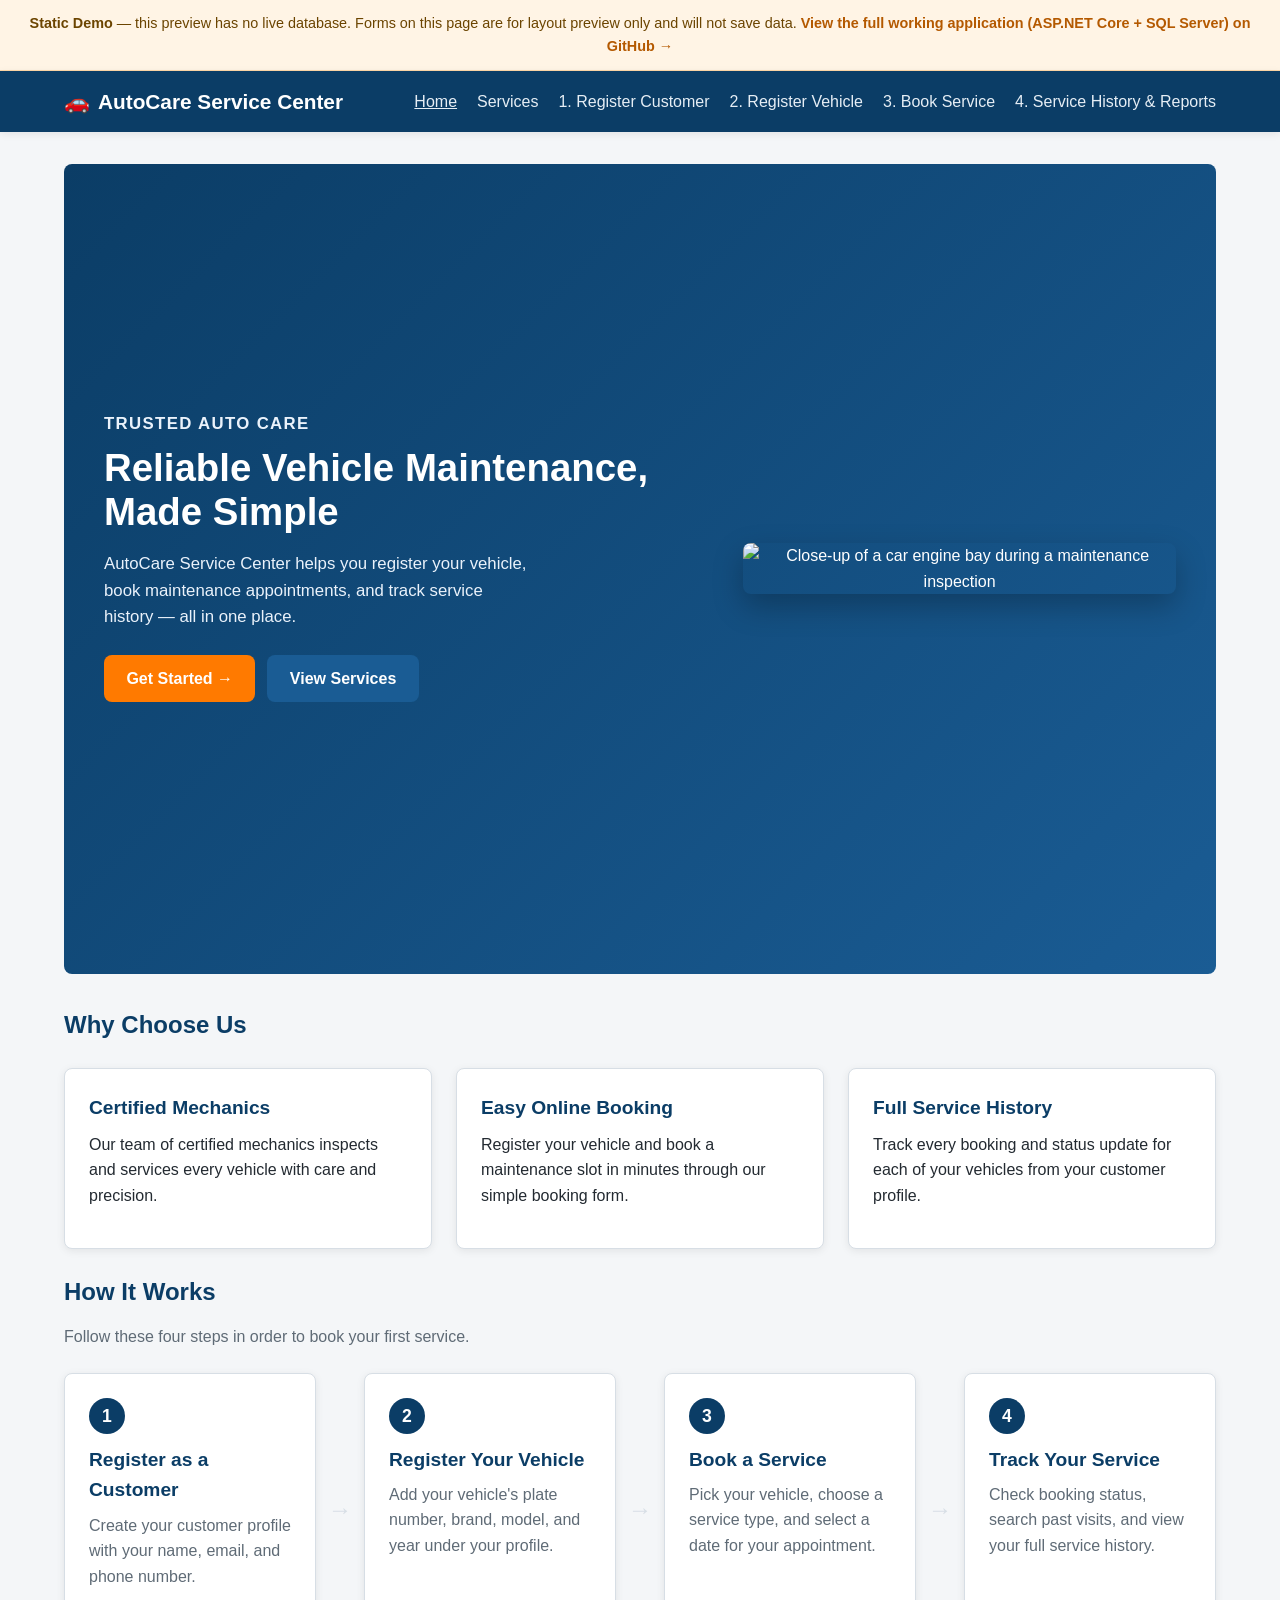
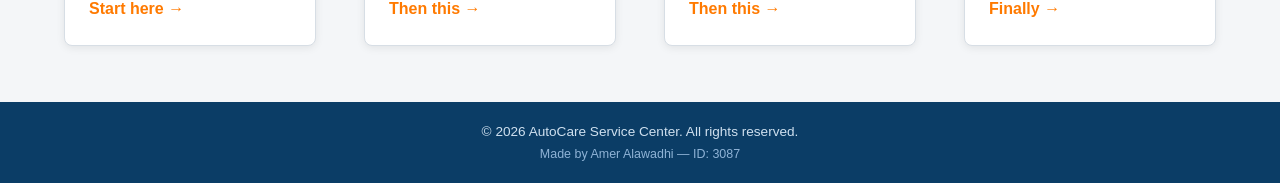
==== VehicleServiceBooking-StaticDemo/index.html @ 6cf4703b "Add Vehicle Maintenance Service Booking System (Web Forms, ASP.NET Core, static demo) Includes three" ====
<!DOCTYPE html>
<html lang="en">
<head>
    <meta charset="utf-8" />
    <meta name="viewport" content="width=device-width, initial-scale=1.0" />
    <title>Home - Vehicle Maintenance Service Booking (Static Demo)</title>
    <link rel="stylesheet" href="css/site.css" />
</head>
<body>
    <div id="demo-banner-mount"></div>
    <div id="site-header-mount"></div>

    <main class="page-content">
        <section class="hero" aria-label="Welcome banner">
            <div class="hero-text">
                <p class="hero-eyebrow">Trusted Auto Care</p>
                <h1>Reliable Vehicle Maintenance, Made Simple</h1>
                <p>AutoCare Service Center helps you register your vehicle, book maintenance
                   appointments, and track service history &mdash; all in one place.</p>
                <div class="hero-actions">
                    <a class="btn" href="customers.html">Get Started &rarr;</a>
                    <a class="btn btn-secondary" href="services.html">View Services</a>
                </div>
            </div>
            <div class="hero-image">
                <img src="https://images.unsplash.com/photo-1486262715619-67b85e0b08d3?auto=format&fit=crop&w=900&q=80"
                     alt="Close-up of a car engine bay during a maintenance inspection" width="900" height="600" loading="eager" />
            </div>
        </section>

        <section aria-label="Why choose us">
            <h2>Why Choose Us</h2>
            <div class="card-grid">
                <div class="card">
                    <h3>Certified Mechanics</h3>
                    <p>Our team of certified mechanics inspects and services every vehicle
                       with care and precision.</p>
                </div>
                <div class="card">
                    <h3>Easy Online Booking</h3>
                    <p>Register your vehicle and book a maintenance slot in minutes through
                       our simple booking form.</p>
                </div>
                <div class="card">
                    <h3>Full Service History</h3>
                    <p>Track every booking and status update for each of your vehicles from
                       your customer profile.</p>
                </div>
            </div>
        </section>

        <section aria-label="How it works">
            <h2>How It Works</h2>
            <p class="subtitle">Follow these four steps in order to book your first service.</p>
            <div class="steps-guide">
                <a class="step-card" href="customers.html">
                    <span class="step-number">1</span>
                    <h3>Register as a Customer</h3>
                    <p>Create your customer profile with your name, email, and phone number.</p>
                    <span class="step-cta">Start here &rarr;</span>
                </a>
                <span class="step-arrow" aria-hidden="true">&rarr;</span>
                <a class="step-card" href="vehicles.html">
                    <span class="step-number">2</span>
                    <h3>Register Your Vehicle</h3>
                    <p>Add your vehicle's plate number, brand, model, and year under your profile.</p>
                    <span class="step-cta">Then this &rarr;</span>
                </a>
                <span class="step-arrow" aria-hidden="true">&rarr;</span>
                <a class="step-card" href="bookings.html">
                    <span class="step-number">3</span>
                    <h3>Book a Service</h3>
                    <p>Pick your vehicle, choose a service type, and select a date for your appointment.</p>
                    <span class="step-cta">Then this &rarr;</span>
                </a>
                <span class="step-arrow" aria-hidden="true">&rarr;</span>
                <a class="step-card" href="service-history.html">
                    <span class="step-number">4</span>
                    <h3>Track Your Service</h3>
                    <p>Check booking status, search past visits, and view your full service history.</p>
                    <span class="step-cta">Finally &rarr;</span>
                </a>
            </div>
        </section>
    </main>

    <div id="site-footer-mount"></div>

    <script src="js/layout.js"></script>
    <script src="js/demo.js"></script>
</body>
</html>
---- VehicleServiceBooking-StaticDemo/css/site.css ----
/* ============================================================
   Vehicle Maintenance Service Booking System
   External stylesheet - typography, box model, flexbox, grid,
   and responsive media queries.
   ============================================================ */

:root {
    --color-primary: #0b3d66;
    --color-primary-light: #1a5c94;
    --color-accent: #ff7a00;
    --color-bg: #f4f6f8;
    --color-card: #ffffff;
    --color-border: #d7dee5;
    --color-text: #232a31;
    --color-muted: #5f6b76;
    --radius: 8px;
    --shadow: 0 2px 8px rgba(0, 0, 0, 0.08);
}

* {
    box-sizing: border-box;
}

html, body {
    margin: 0;
    padding: 0;
}

body {
    font-family: "Segoe UI", Tahoma, Geneva, Verdana, sans-serif;
    background-color: var(--color-bg);
    color: var(--color-text);
    line-height: 1.6;
    min-height: 100vh;
    display: flex;
    flex-direction: column;
}

.demo-banner {
    background-color: #fff4e5;
    color: #6b4400;
    border-bottom: 1px solid #ffd8a8;
    padding: 0.75rem 1.5rem;
    text-align: center;
    font-size: 0.9rem;
}

.demo-banner a {
    color: #b45900;
    font-weight: 600;
}

.demo-form-disabled {
    position: relative;
}

.demo-form-disabled fieldset {
    border: none;
    padding: 0;
    margin: 0;
    opacity: 0.7;
}

.demo-form-disabled button[type="submit"] {
    cursor: not-allowed;
}

h1, h2, h3, h4 {
    font-family: "Segoe UI Semibold", "Segoe UI", sans-serif;
    color: var(--color-primary);
    margin-top: 0;
}

h1 { font-size: 2rem; }
h2 { font-size: 1.5rem; }
h3 { font-size: 1.2rem; }

a {
    color: var(--color-primary-light);
    text-decoration: none;
}

a:hover {
    text-decoration: underline;
}

p {
    margin: 0 0 1rem 0;
}

ul, ol {
    padding-left: 1.25rem;
}

/* ============================================================
   Header / Navigation - Flexbox
   ============================================================ */

.site-header {
    background-color: var(--color-primary);
    box-shadow: var(--shadow);
    position: sticky;
    top: 0;
    z-index: 100;
}

.header-inner {
    max-width: 1200px;
    margin: 0 auto;
    padding: 0.85rem 1.5rem;
    display: flex;
    flex-wrap: wrap;
    align-items: center;
    justify-content: space-between;
    gap: 0.75rem;
}

.brand {
    color: #ffffff;
    font-size: 1.3rem;
    font-weight: bold;
    display: flex;
    align-items: center;
    gap: 0.5rem;
}

.brand:hover {
    text-decoration: none;
    opacity: 0.9;
}

.site-nav ul {
    list-style: none;
    display: flex;
    flex-wrap: wrap;
    gap: 1.25rem;
    margin: 0;
    padding: 0;
}

.site-nav a {
    color: #e6eef5;
    font-weight: 500;
    padding: 0.35rem 0;
    border-bottom: 2px solid transparent;
}

.site-nav a:hover {
    color: #ffffff;
    text-decoration: none;
    border-bottom-color: var(--color-accent);
}

/* ============================================================
   Layout
   ============================================================ */

.page-content {
    flex: 1;
    max-width: 1200px;
    width: 100%;
    margin: 0 auto;
    padding: 2rem 1.5rem;
}

.site-footer {
    background-color: var(--color-primary);
    color: #cfe0ef;
    text-align: center;
    padding: 1rem;
    font-size: 0.85rem;
}

.site-footer p {
    margin: 0.15rem 0;
}

.footer-credit {
    color: #8fb3d6;
    font-size: 0.78rem;
}

/* ============================================================
   Hero section - Flexbox
   ============================================================ */

.hero {
    display: flex;
    flex-wrap: wrap;
    align-items: center;
    gap: 2.5rem;
    background: linear-gradient(135deg, var(--color-primary) 0%, var(--color-primary-light) 100%);
    color: #ffffff;
    border-radius: var(--radius);
    padding: 3rem 2.5rem;
    margin-bottom: 2rem;
    overflow: hidden;
    min-height: 90vh;
}

.hero-text {
    flex: 6 1 340px;
}

.hero-eyebrow {
    text-transform: uppercase;
    letter-spacing: 0.08em;
    font-size: 0.85rem;
    font-weight: 700;
    color: var(--color-accent);
    margin-bottom: 0.5rem;
}

.hero-text h1 {
    color: #ffffff;
    font-size: 2.4rem;
    line-height: 1.15;
    margin-bottom: 1rem;
}

.hero-text > p {
    font-size: 1.05rem;
    color: #eaf2fb;
    max-width: 46ch;
}

.hero-actions {
    display: flex;
    flex-wrap: wrap;
    gap: 0.75rem;
    margin: 1.5rem 0;
}

.hero-stats {
    display: flex;
    flex-wrap: wrap;
    gap: 1.75rem;
    list-style: none;
    margin: 1.5rem 0 0 0;
    padding: 1.25rem 0 0 0;
    border-top: 1px solid rgba(255, 255, 255, 0.25);
}

.hero-stats li {
    font-size: 0.9rem;
    color: #dcebf7;
}

.hero-stats strong {
    display: block;
    font-size: 1.4rem;
    color: #ffffff;
}

.hero-image {
    flex: 4 1 260px;
    text-align: center;
}

.hero-image img {
    width: 100%;
    height: 100%;
    max-width: 100%;
    aspect-ratio: 3 / 2;
    object-fit: cover;
    border-radius: var(--radius);
    box-shadow: 0 12px 30px rgba(0, 0, 0, 0.25);
}

.btn {
    display: inline-block;
    background-color: var(--color-accent);
    color: #ffffff;
    padding: 0.65rem 1.4rem;
    border-radius: var(--radius);
    border: none;
    font-size: 1rem;
    font-weight: 600;
    cursor: pointer;
    transition: background-color 0.2s ease, transform 0.1s ease;
}

.btn:hover {
    background-color: #e56a00;
    text-decoration: none;
    transform: translateY(-1px);
}

.btn-secondary {
    background-color: var(--color-primary-light);
}

.btn-secondary:hover {
    background-color: var(--color-primary);
}

.btn-danger {
    background-color: #c62828;
}

.btn-danger:hover {
    background-color: #a31f1f;
}

/* ============================================================
   How It Works - step-by-step guide (Flexbox + Grid)
   ============================================================ */

.subtitle {
    color: var(--color-muted);
    margin-top: -0.5rem;
}

.steps-guide {
    display: flex;
    flex-wrap: wrap;
    align-items: stretch;
    gap: 0.75rem;
    margin: 1.5rem 0;
}

.step-card {
    flex: 1 1 200px;
    background-color: var(--color-card);
    border: 1px solid var(--color-border);
    border-radius: var(--radius);
    box-shadow: var(--shadow);
    padding: 1.5rem;
    text-decoration: none;
    color: inherit;
    display: flex;
    flex-direction: column;
    gap: 0.4rem;
    transition: transform 0.15s ease, box-shadow 0.15s ease, border-color 0.15s ease;
}

.step-card:hover {
    text-decoration: none;
    transform: translateY(-3px);
    box-shadow: 0 6px 16px rgba(0, 0, 0, 0.12);
    border-color: var(--color-primary-light);
}

.step-number {
    display: inline-flex;
    align-items: center;
    justify-content: center;
    width: 2.25rem;
    height: 2.25rem;
    border-radius: 50%;
    background-color: var(--color-primary);
    color: #ffffff;
    font-weight: bold;
    font-size: 1.1rem;
}

.step-card h3 {
    margin: 0.25rem 0 0 0;
}

.step-card p {
    margin: 0;
    color: var(--color-muted);
    flex-grow: 1;
}

.step-cta {
    font-weight: 600;
    color: var(--color-accent);
}

.step-arrow {
    display: flex;
    align-items: center;
    justify-content: center;
    color: var(--color-border);
    font-size: 1.5rem;
    font-weight: bold;
    flex: 0 0 auto;
}

/* Persistent step indicator shown on the workflow pages */
.step-indicator {
    display: flex;
    flex-wrap: wrap;
    gap: 0.5rem;
    list-style: none;
    margin: 0 0 1.5rem 0;
    padding: 0;
}

.step-indicator li {
    display: flex;
    align-items: center;
    gap: 0.5rem;
    padding: 0.5rem 1rem;
    border-radius: 999px;
    background-color: var(--color-card);
    border: 1px solid var(--color-border);
    color: var(--color-muted);
    font-size: 0.9rem;
    font-weight: 600;
}

.step-indicator li .step-indicator-num {
    display: inline-flex;
    align-items: center;
    justify-content: center;
    width: 1.5rem;
    height: 1.5rem;
    border-radius: 50%;
    background-color: var(--color-border);
    color: #ffffff;
    font-size: 0.8rem;
}

.step-indicator li.active {
    background-color: var(--color-primary);
    border-color: var(--color-primary);
    color: #ffffff;
}

.step-indicator li.active .step-indicator-num {
    background-color: var(--color-accent);
}

.step-indicator li.done .step-indicator-num {
    background-color: #1e7a34;
}

.step-indicator li.done .step-indicator-num::before {
    content: "\2713";
}

@media (max-width: 700px) {
    .steps-guide {
        flex-direction: column;
    }

    .step-arrow {
        transform: rotate(90deg);
    }
}

/* ============================================================
   Cards Grid - CSS Grid
   ============================================================ */

.card-grid {
    display: grid;
    grid-template-columns: repeat(auto-fit, minmax(240px, 1fr));
    gap: 1.5rem;
    margin: 1.5rem 0;
}

.card {
    background-color: var(--color-card);
    border: 1px solid var(--color-border);
    border-radius: var(--radius);
    padding: 1.5rem;
    box-shadow: var(--shadow);
}

.card h3 {
    margin-bottom: 0.5rem;
}

.card .price {
    color: var(--color-accent);
    font-weight: bold;
    font-size: 1.1rem;
}

/* ============================================================
   Page hero banner (Services page, etc.)
   ============================================================ */

.page-hero {
    background: linear-gradient(135deg, var(--color-primary) 0%, var(--color-primary-light) 100%);
    color: #ffffff;
    border-radius: var(--radius);
    padding: 2.5rem;
    margin-bottom: 2rem;
}

.page-hero h1 {
    color: #ffffff;
    margin-bottom: 0.75rem;
}

.page-hero p {
    color: #eaf2fb;
    max-width: 60ch;
    margin-bottom: 0;
}

/* ============================================================
   Service cards (Services page)
   ============================================================ */

.service-card {
    display: flex;
    flex-direction: column;
    text-align: left;
    transition: transform 0.15s ease, box-shadow 0.15s ease;
}

.service-card:hover {
    transform: translateY(-3px);
    box-shadow: 0 8px 20px rgba(0, 0, 0, 0.12);
}

.service-card-icon {
    font-size: 2rem;
    line-height: 1;
    margin-bottom: 0.75rem;
}

.service-card p {
    color: var(--color-muted);
    flex-grow: 1;
}

.service-card-footer {
    display: flex;
    align-items: center;
    justify-content: space-between;
    gap: 0.5rem;
    margin: 0.75rem 0;
    padding-top: 0.75rem;
    border-top: 1px solid var(--color-border);
}

.service-duration {
    color: var(--color-muted);
    font-size: 0.85rem;
}

.service-card-cta {
    align-self: flex-start;
    margin-top: 0.25rem;
}

/* ============================================================
   Services bottom CTA banner
   ============================================================ */

.services-cta-banner {
    display: flex;
    flex-wrap: wrap;
    align-items: center;
    justify-content: space-between;
    gap: 1.5rem;
    background-color: var(--color-card);
    border: 1px solid var(--color-border);
    border-left: 5px solid var(--color-accent);
    border-radius: var(--radius);
    box-shadow: var(--shadow);
    padding: 1.75rem 2rem;
    margin: 2rem 0 1rem 0;
}

.services-cta-banner h2 {
    margin-bottom: 0.25rem;
}

.services-cta-banner p {
    color: var(--color-muted);
    margin-bottom: 0;
}

@media (max-width: 480px) {
    .services-cta-banner {
        flex-direction: column;
        align-items: flex-start;
    }
}

/* ============================================================
   Forms - Box model
   ============================================================ */

.form-card {
    background-color: var(--color-card);
    border: 1px solid var(--color-border);
    border-radius: var(--radius);
    box-shadow: var(--shadow);
    padding: 2rem;
    max-width: 640px;
    margin: 0 auto;
}

.form-grid {
    display: grid;
    grid-template-columns: repeat(auto-fit, minmax(220px, 1fr));
    gap: 1rem 1.5rem;
}

.form-group {
    margin-bottom: 1.1rem;
    display: flex;
    flex-direction: column;
}

.form-group label {
    font-weight: 600;
    margin-bottom: 0.35rem;
    color: var(--color-primary);
}

.form-group input,
.form-group select,
.form-group textarea {
    padding: 0.6rem 0.75rem;
    border: 1px solid var(--color-border);
    border-radius: var(--radius);
    font-size: 1rem;
    font-family: inherit;
    width: 100%;
}

.form-group input:focus,
.form-group select:focus,
.form-group textarea:focus {
    outline: none;
    border-color: var(--color-primary-light);
    box-shadow: 0 0 0 3px rgba(26, 92, 148, 0.15);
}

.form-group textarea {
    resize: vertical;
    min-height: 90px;
}

.field-error {
    color: #c62828;
    font-size: 0.85rem;
    margin-top: 0.25rem;
    min-height: 1.1em;
}

.form-actions {
    margin-top: 1.5rem;
    display: flex;
    gap: 0.75rem;
    flex-wrap: wrap;
}

.status-message {
    padding: 0.75rem 1rem;
    border-radius: var(--radius);
    margin-bottom: 1.25rem;
    font-weight: 600;
}

.status-message.success {
    background-color: #e3f6e8;
    color: #1e7a34;
    border: 1px solid #b6e3c0;
}

.status-message.error {
    background-color: #fdecea;
    color: #c62828;
    border: 1px solid #f5c6c3;
}

.service-details-box {
    background-color: #eef5fb;
    border: 1px solid #cfe0ef;
    border-radius: var(--radius);
    padding: 1rem;
    margin-top: 0.5rem;
    font-size: 0.92rem;
    color: var(--color-primary);
}

/* ============================================================
   Data Tables
   ============================================================ */

.table-wrapper {
    overflow-x: auto;
    background-color: var(--color-card);
    border-radius: var(--radius);
    box-shadow: var(--shadow);
    padding: 0.5rem;
}

table.data-table {
    width: 100%;
    border-collapse: collapse;
    font-size: 0.92rem;
}

table.data-table caption {
    text-align: left;
    font-weight: bold;
    padding: 0.5rem 0.25rem;
    color: var(--color-primary);
}

table.data-table th,
table.data-table td {
    text-align: left;
    padding: 0.65rem 0.75rem;
    border-bottom: 1px solid var(--color-border);
}

table.data-table th {
    background-color: var(--color-primary);
    color: #ffffff;
    position: sticky;
    top: 0;
}

table.data-table tr:nth-child(even) {
    background-color: #f7fafc;
}

table.data-table tr:hover {
    background-color: #eef5fb;
}

.badge {
    display: inline-block;
    padding: 0.2rem 0.6rem;
    border-radius: 999px;
    font-size: 0.78rem;
    font-weight: 600;
    color: #ffffff;
}

.badge.Pending { background-color: #f0a500; }
.badge.Confirmed { background-color: #1a5c94; }
.badge.In-Progress { background-color: #8e44ad; }
.badge.Completed { background-color: #1e7a34; }
.badge.Cancelled { background-color: #c62828; }

/* ============================================================
   Filter bar - Flexbox
   ============================================================ */

.filter-bar {
    display: flex;
    flex-wrap: wrap;
    gap: 1rem;
    align-items: flex-end;
    background-color: var(--color-card);
    border: 1px solid var(--color-border);
    border-radius: var(--radius);
    padding: 1.25rem;
    margin-bottom: 1.5rem;
}

.filter-bar .form-group {
    margin-bottom: 0;
    min-width: 160px;
    flex: 1 1 160px;
}

/* Float utility demonstration (per requirement) */
.float-note {
    float: right;
    font-size: 0.85rem;
    color: var(--color-muted);
}

.clearfix::after {
    content: "";
    display: table;
    clear: both;
}

/* Position utility demonstration */
.position-banner {
    position: relative;
    padding: 0.75rem 1rem;
    background-color: #fff4e5;
    border: 1px solid #ffd8a8;
    border-radius: var(--radius);
    margin-bottom: 1.5rem;
}

.position-banner .badge-corner {
    position: absolute;
    top: -10px;
    right: 12px;
    background-color: var(--color-accent);
    color: #fff;
    padding: 0.2rem 0.6rem;
    border-radius: 999px;
    font-size: 0.75rem;
}

/* ============================================================
   Responsive Design - Media Queries
   ============================================================ */

@media (max-width: 768px) {
    .header-inner {
        flex-direction: column;
        align-items: flex-start;
    }

    .site-nav ul {
        gap: 0.75rem 1rem;
    }

    .hero {
        flex-direction: column;
        padding: 1.5rem;
        text-align: center;
        min-height: auto;
    }

    .hero-image {
        order: -1;
    }

    .hero-actions,
    .hero-stats {
        justify-content: center;
    }

    .hero-text > p {
        max-width: none;
    }

    .form-card {
        padding: 1.25rem;
    }
}

@media (max-width: 480px) {
    h1 { font-size: 1.6rem; }
    h2 { font-size: 1.25rem; }

    .site-nav ul {
        flex-direction: column;
        gap: 0.5rem;
    }

    .card-grid {
        grid-template-columns: 1fr;
    }

    .form-actions {
        flex-direction: column;
    }

    .btn {
        width: 100%;
        text-align: center;
    }
}
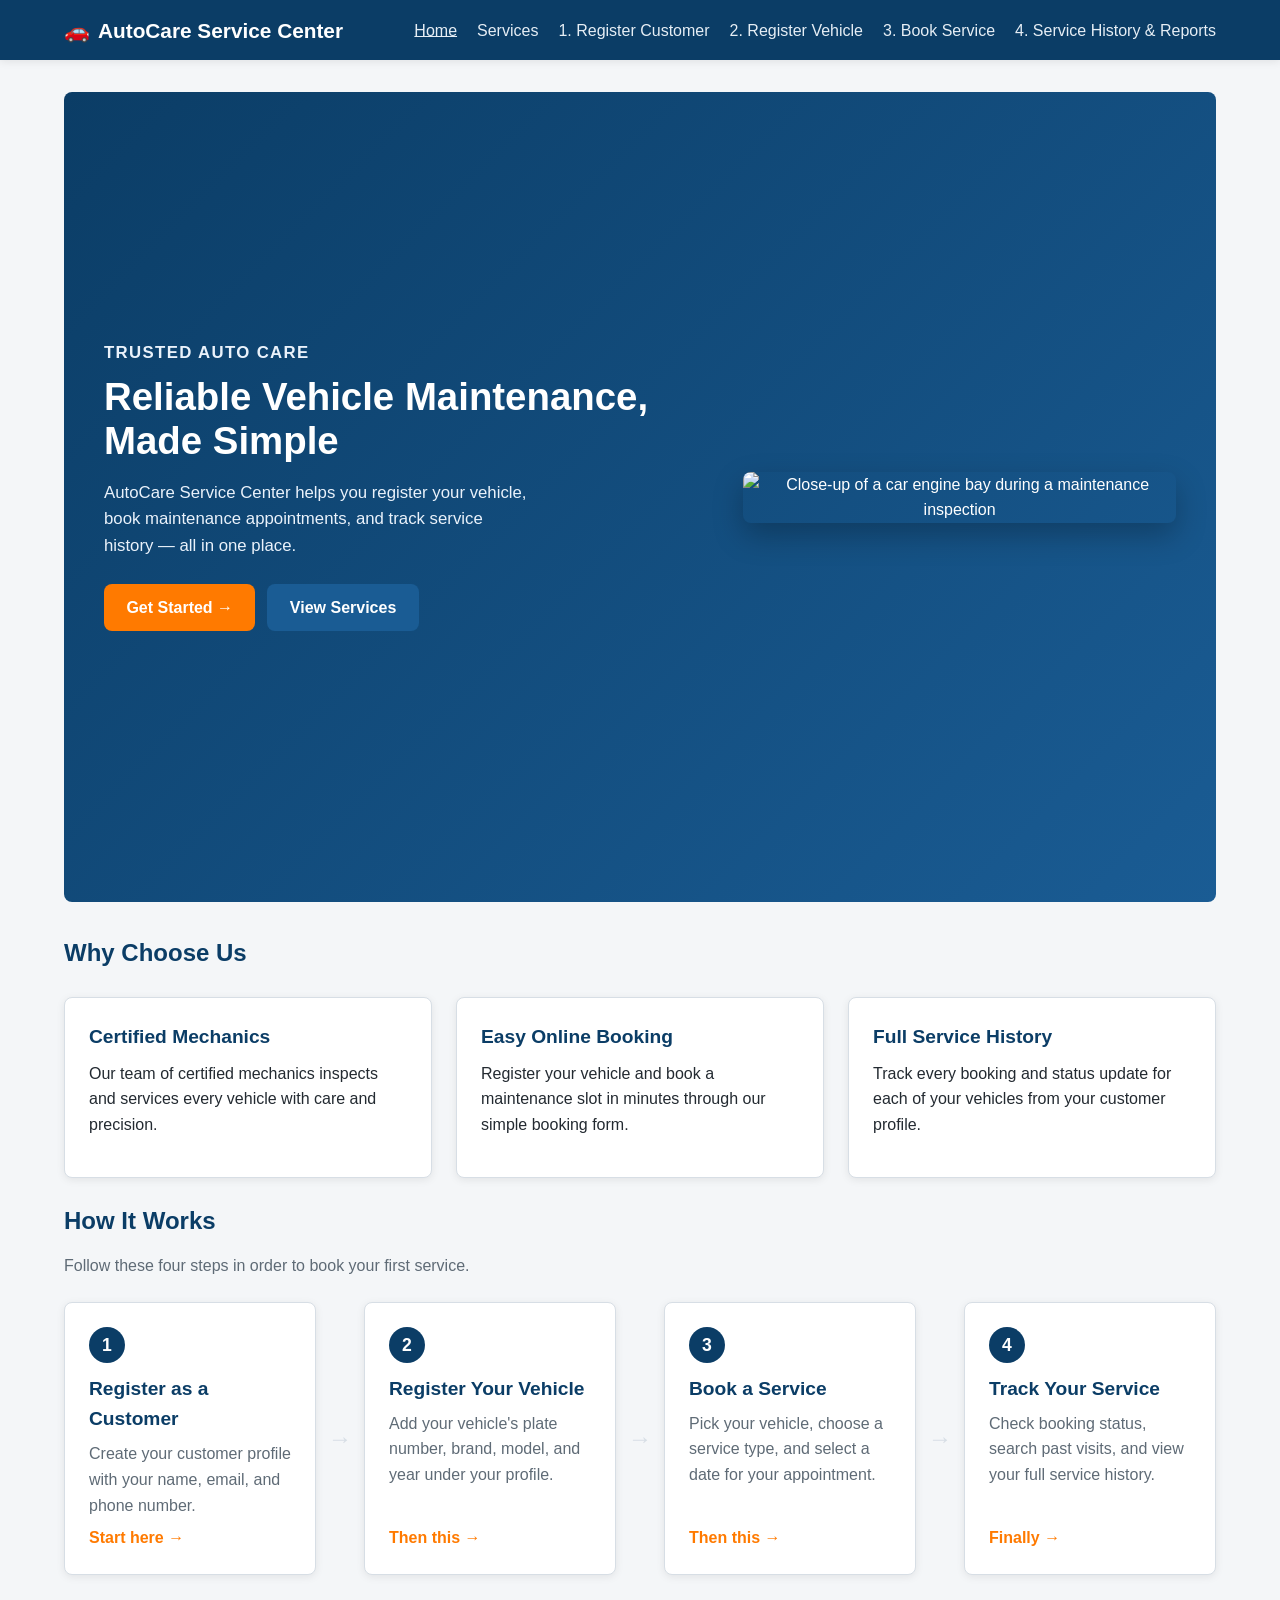
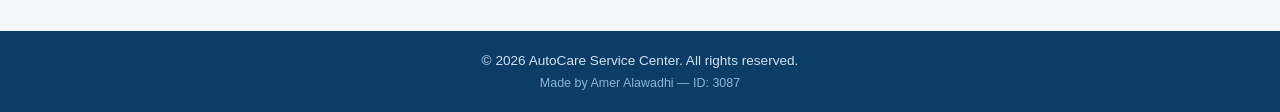
==== commit 2dabebd9: "Remove demo notice banner from static demo, match home page to real app exactly The banner explainin" ====
--- a/VehicleServiceBooking-StaticDemo/index.html
+++ b/VehicleServiceBooking-StaticDemo/index.html
@@ -3,11 +3,10 @@
 <head>
     <meta charset="utf-8" />
     <meta name="viewport" content="width=device-width, initial-scale=1.0" />
-    <title>Home - Vehicle Maintenance Service Booking (Static Demo)</title>
+    <title>Home - Vehicle Maintenance Service Booking</title>
     <link rel="stylesheet" href="css/site.css" />
 </head>
 <body>
-    <div id="demo-banner-mount"></div>
     <div id="site-header-mount"></div>
 
     <main class="page-content">
--- a/VehicleServiceBooking-StaticDemo/css/site.css
+++ b/VehicleServiceBooking-StaticDemo/css/site.css
@@ -36,20 +36,6 @@
     flex-direction: column;
 }
 
-.demo-banner {
-    background-color: #fff4e5;
-    color: #6b4400;
-    border-bottom: 1px solid #ffd8a8;
-    padding: 0.75rem 1.5rem;
-    text-align: center;
-    font-size: 0.9rem;
-}
-
-.demo-banner a {
-    color: #b45900;
-    font-weight: 600;
-}
-
 .demo-form-disabled {
     position: relative;
 }
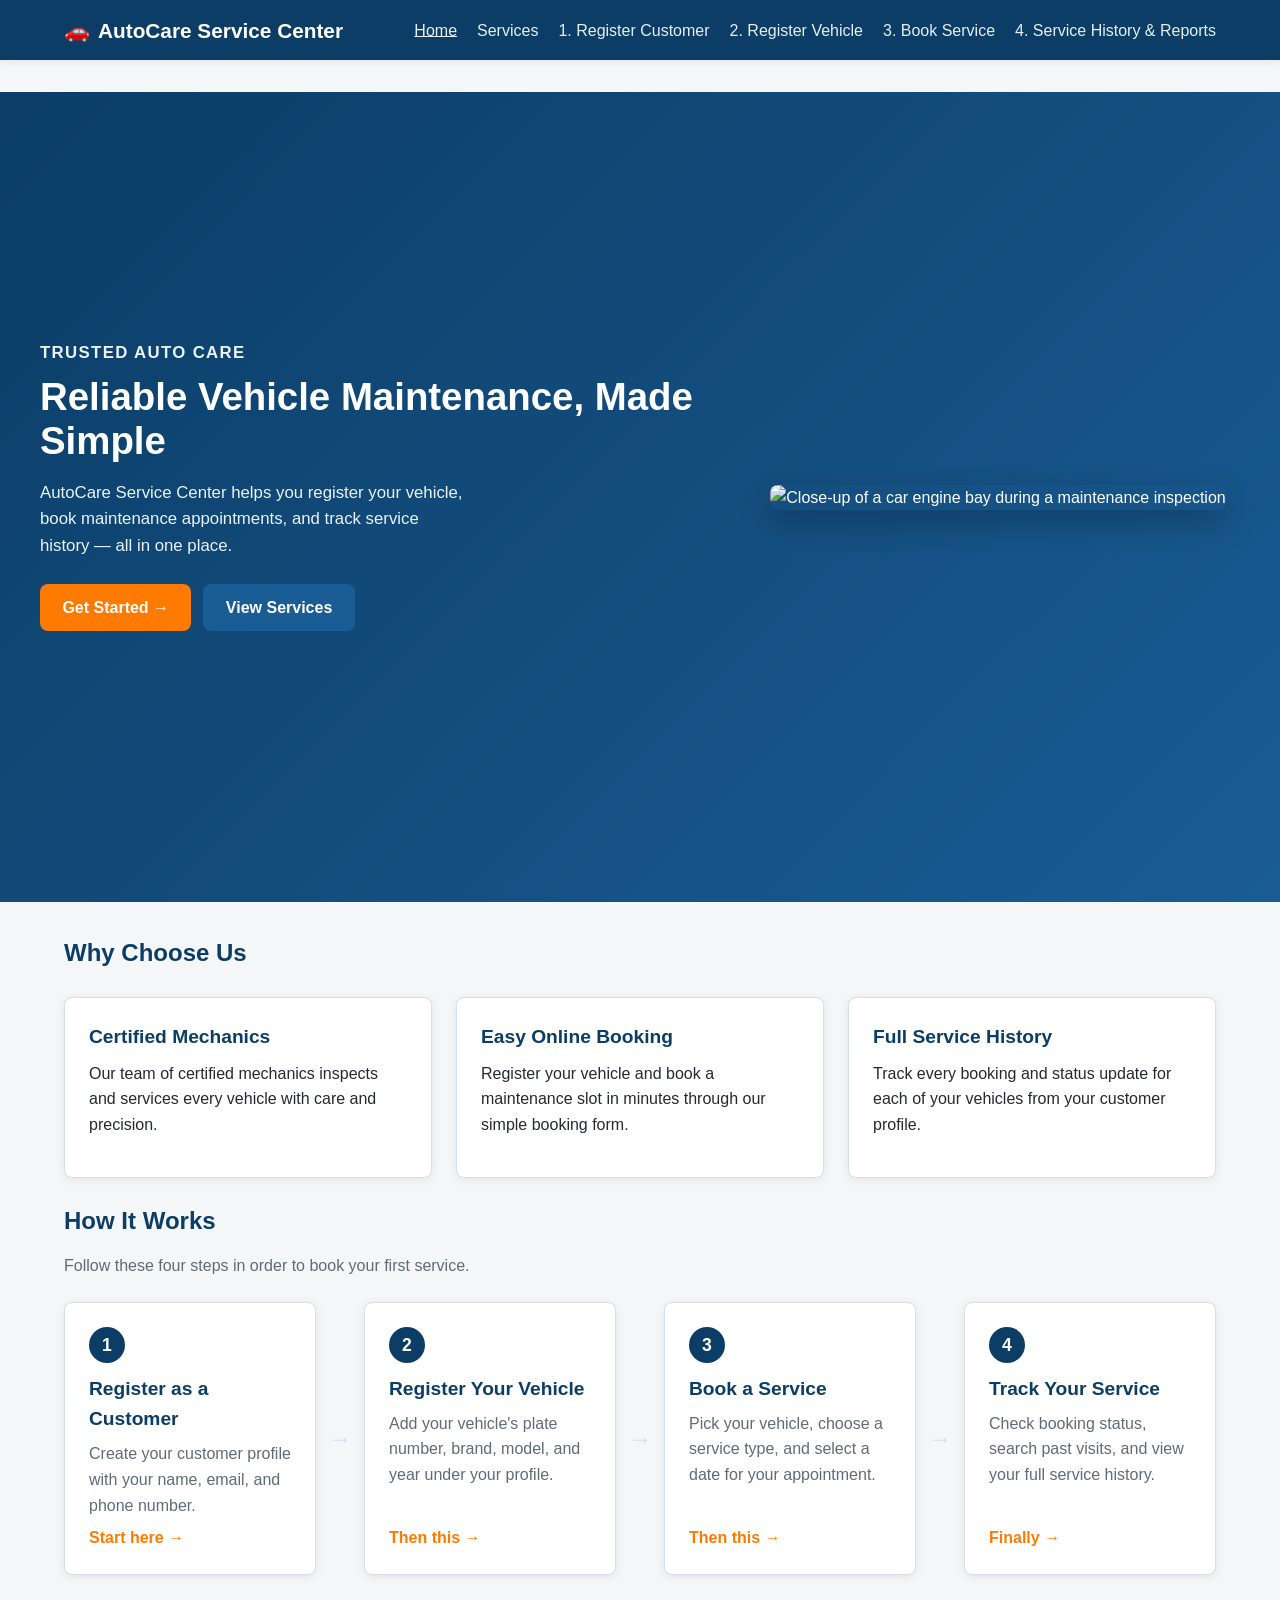
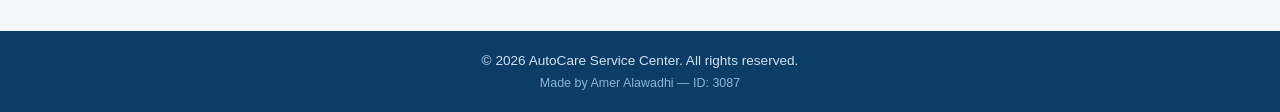
==== commit 5b4f2cc8: "Make static demo hero section full viewport width The hero was capped at the page's 1200px max-width" ====
--- a/VehicleServiceBooking-StaticDemo/index.html
+++ b/VehicleServiceBooking-StaticDemo/index.html
@@ -11,19 +11,21 @@
 
     <main class="page-content">
         <section class="hero" aria-label="Welcome banner">
-            <div class="hero-text">
-                <p class="hero-eyebrow">Trusted Auto Care</p>
-                <h1>Reliable Vehicle Maintenance, Made Simple</h1>
-                <p>AutoCare Service Center helps you register your vehicle, book maintenance
-                   appointments, and track service history &mdash; all in one place.</p>
-                <div class="hero-actions">
-                    <a class="btn" href="customers.html">Get Started &rarr;</a>
-                    <a class="btn btn-secondary" href="services.html">View Services</a>
+            <div class="hero-inner">
+                <div class="hero-text">
+                    <p class="hero-eyebrow">Trusted Auto Care</p>
+                    <h1>Reliable Vehicle Maintenance, Made Simple</h1>
+                    <p>AutoCare Service Center helps you register your vehicle, book maintenance
+                       appointments, and track service history &mdash; all in one place.</p>
+                    <div class="hero-actions">
+                        <a class="btn" href="customers.html">Get Started &rarr;</a>
+                        <a class="btn btn-secondary" href="services.html">View Services</a>
+                    </div>
                 </div>
-            </div>
-            <div class="hero-image">
-                <img src="https://images.unsplash.com/photo-1486262715619-67b85e0b08d3?auto=format&fit=crop&w=900&q=80"
-                     alt="Close-up of a car engine bay during a maintenance inspection" width="900" height="600" loading="eager" />
+                <div class="hero-image">
+                    <img src="https://images.unsplash.com/photo-1486262715619-67b85e0b08d3?auto=format&fit=crop&w=900&q=80"
+                         alt="Close-up of a car engine bay during a maintenance inspection" width="900" height="600" loading="eager" />
+                </div>
             </div>
         </section>
 
--- a/VehicleServiceBooking-StaticDemo/css/site.css
+++ b/VehicleServiceBooking-StaticDemo/css/site.css
@@ -177,11 +177,24 @@
     gap: 2.5rem;
     background: linear-gradient(135deg, var(--color-primary) 0%, var(--color-primary-light) 100%);
     color: #ffffff;
-    border-radius: var(--radius);
+    border-radius: 0;
     padding: 3rem 2.5rem;
-    margin-bottom: 2rem;
+    margin: 0 calc(50% - 50vw) 2rem calc(50% - 50vw);
+    width: 100vw;
+    max-width: 100vw;
+    box-sizing: border-box;
     overflow: hidden;
     min-height: 90vh;
+}
+
+.hero-inner {
+    display: flex;
+    flex-wrap: wrap;
+    align-items: center;
+    gap: 2.5rem;
+    max-width: 1200px;
+    width: 100%;
+    margin: 0 auto;
 }
 
 .hero-text {
@@ -794,12 +807,15 @@
     }
 
     .hero {
-        flex-direction: column;
         padding: 1.5rem;
         text-align: center;
         min-height: auto;
     }
 
+    .hero-inner {
+        flex-direction: column;
+    }
+
     .hero-image {
         order: -1;
     }
